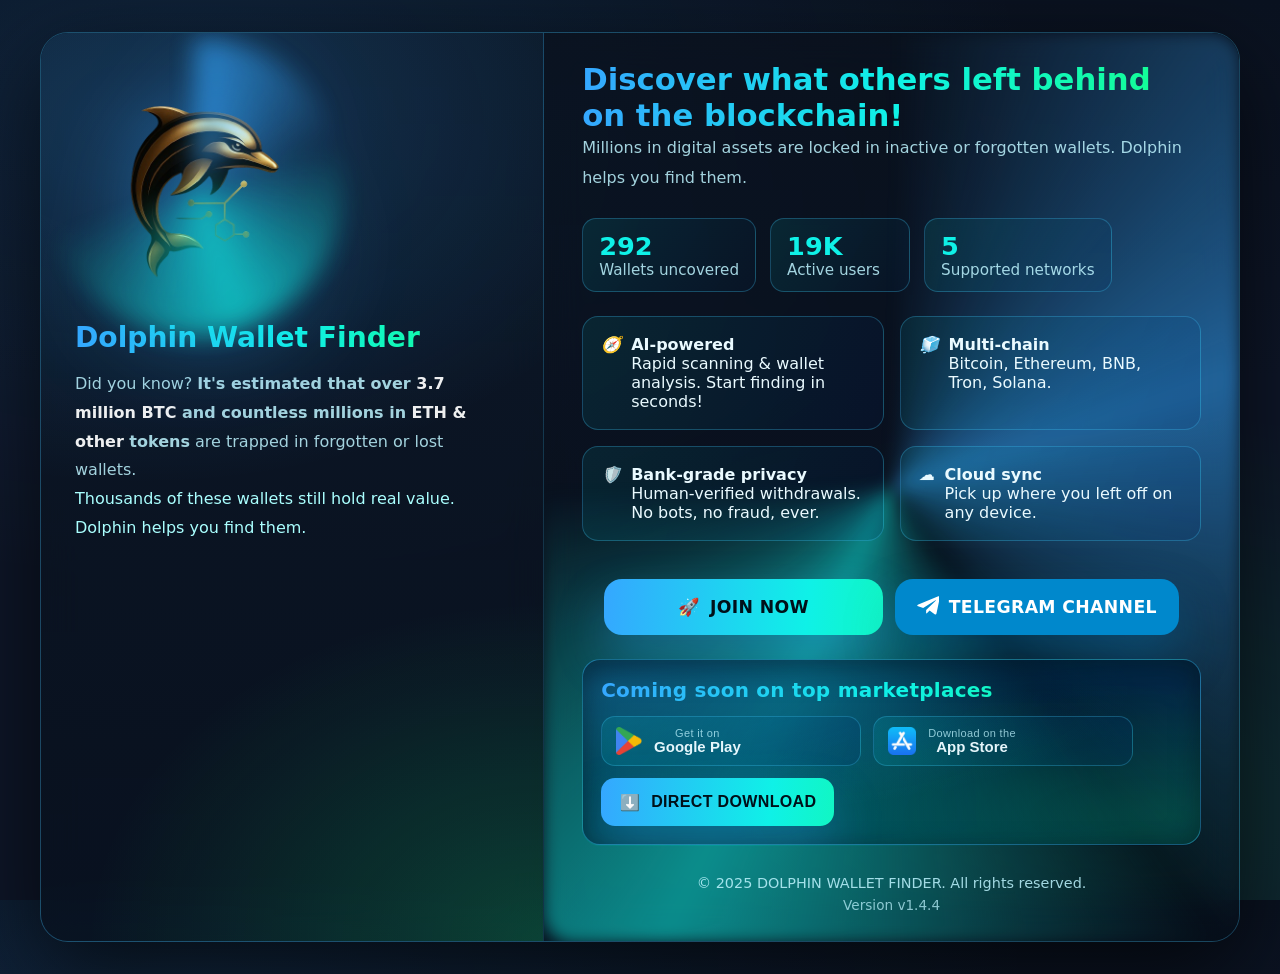
==== index.html @ 90de012c "initial commit" ====
<!DOCTYPE html>
<html lang="en" dir="ltr">
<head>
  <meta charset="UTF-8" />
  <!-- Disable zoom, keep scroll; ensure full-bleed fit on iOS -->
  <meta name="viewport" content="width=device-width, initial-scale=1, maximum-scale=1, user-scalable=no, viewport-fit=cover" />
  <meta name="format-detection" content="telephone=no" />
  <title>Dolphin Wallet Finder</title>

  <!-- Link to Manifest -->
  <link rel="manifest" href="manifest.json" />

  <style>
  :root{
    --c1:#0ff1e7; --c2:#35a7ff; --c3:#14ff89;
    /* controlled micro-shift variables */
    --safe-shift: 0px;
    --ios-micro-shift: 0px;
    --grid:#0e1628;
    --panel:rgba(10,16,26,.70); --panel2:rgba(6,12,20,.60);
    --stroke:rgba(64,203,255,.28); --dash:rgba(32,205,255,.22);
    --muted:rgba(190,245,255,.85); --text:#eafaff;
    --shadow-lg:0 28px 90px rgba(0,0,0,.65);
  }

  /* iOS portrait micro-offset to counter visual right bias */
  @supports (-webkit-touch-callout: none) {
    @media (orientation: portrait) {
      :root{ --ios-micro-shift: -16px; } /* shift a hair to the left */
    }
    @media (orientation: landscape) {
      :root{ --ios-micro-shift: 0px; }
    }
  }

  *{box-sizing:border-box; -webkit-tap-highlight-color:transparent;}
  html{ height:100%; overflow-y:auto; overflow-x:hidden; overscroll-behavior-y:contain; } body{overflow-x:hidden;}
  body{
    height:auto; min-height:100%;
    margin:0;
    overflow-y:auto; overflow-x:hidden;
    -webkit-text-size-adjust:100%;
    color:var(--text);
    font-family:Inter, system-ui, -apple-system, Segoe UI, Roboto, Arial, sans-serif;
    background:
      radial-gradient(1400px 820px at 15% 10%, rgba(53,167,255,.12), transparent 60%),
      radial-gradient(1100px 680px at 85% 90%, rgba(20,255,137,.12), transparent 60%),
      linear-gradient(180deg,#0a1220,var(--grid) 42%);
  }

  .radar{position:fixed; inset:0; z-index:-2}
  canvas{position:absolute; inset:0; width:100svw; height:100svh; pointer-events:none; contain:paint;}

  /* Fit exactly to the small viewport on iOS (avoids URL bar jump) */
  .stage{
    min-height:100svh;
    display:grid; place-items:center;
    padding:clamp(16px,3vw,32px);
    position:relative; z-index:2
  }
  /* Balance iPhone notch safe-areas so content stays visually centered */
  @supports (padding: max(0px)){
    .stage{ padding-inline: max(clamp(16px,3vw,32px), env(safe-area-inset-left), env(safe-area-inset-right)); }
  }
  .shell{ margin:0 auto; transform:translateX(calc(var(--safe-shift) + var(--ios-micro-shift))); will-change:transform;
    width:min(1200px,100vw);
    max-width:100%;
    display:grid; grid-template-columns:1.05fr 1.45fr;
    border-radius:28px; overflow:hidden; isolation:isolate; position:relative;
    box-shadow:var(--shadow-lg); border:1px solid var(--stroke);
  }
  @media (max-width:980px){ .shell{ margin:0 auto; transform:translateX(calc(var(--safe-shift) + var(--ios-micro-shift))); will-change:transform; grid-template-columns:1fr } }

  .brand-pane{
    position:relative;
    background:
      radial-gradient(900px 600px at 20% 10%, rgba(53,167,255,.22), transparent 60%),
      radial-gradient(700px 520px at 100% 100%, rgba(20,255,137,.20), transparent 65%),
      linear-gradient(180deg, rgba(12,22,36,.88), rgba(8,16,28,.78));
    backdrop-filter: blur(18px) saturate(120%);
    border-right:1px solid rgba(64,203,255,.18);
    overflow:hidden;
  }
  .brand-inner{ padding:34px; height:100%; display:flex; flex-direction:column; justify-content:space-between }
  .logo-wrap{ position:relative; width:min(240px,42vw); aspect-ratio:1/1; filter: drop-shadow(0 18px 42px rgba(53,167,255,.45)); }
  .ring{ position:absolute; inset:-12%; border-radius:50%;
    background:conic-gradient(from 0deg, rgba(53,167,255,.75), transparent 20%, rgba(15,241,231,.75), transparent 70%);
    filter:blur(12px); animation:spin 8s linear infinite; opacity:.9;
  }
  .title{ margin:14px 0 6px; font-weight:900; font-size:clamp(22px,2.2vw,30px);
    background:linear-gradient(90deg,var(--c2),var(--c1),var(--c3)); -webkit-background-clip:text; color:transparent; }
  .kicker{ color:var(--muted); line-height:1.8 }

  .content-pane{ background:linear-gradient(180deg,var(--panel),var(--panel2)); backdrop-filter: blur(18px) saturate(120%); position:relative; overflow:hidden; }
  .border-glow{ position:absolute; inset:-1.5px; border-radius:30px; z-index:-1; background:conic-gradient(from 0deg, transparent, rgba(53,167,255,.55), transparent 40%, rgba(15,241,231,.55), transparent 75%); filter:blur(8px); animation:spin 14s linear infinite; }
  .pane-inner{ padding:28px clamp(24px,4vw,38px); display:flex; flex-direction:column; gap:18px; height:100% }

  .hero h2{ margin:0; font-size:clamp(22px,2.4vw,32px); font-weight:900; background:linear-gradient(90deg,var(--c2),var(--c1),var(--c3)); -webkit-background-clip:text; color:transparent }
  .hero p{ color:var(--muted); line-height:1.9; margin:0 }

  .stats{ display:flex; gap:14px; flex-wrap:wrap; margin-top:6px }
  .stat{ background:linear-gradient(120deg,rgba(0,255,255,.09),rgba(0,35,80,.14)); border:1px solid rgba(64,203,255,.28); border-radius:14px; padding:12px 16px; min-width:140px }
  .stat .n{ font-size:1.6rem; font-weight:900; color:var(--c1); font-variant-numeric:tabular-nums; }
  .stat .l{ color:var(--muted); font-size:.95rem }

  .grid{ display:grid; grid-template-columns:1fr 1fr; gap:16px; margin-top:6px }
  @media (max-width:980px){ .grid{ grid-template-columns:1fr } }
  .card{ background:linear-gradient(110deg,rgba(0,255,255,.08),rgba(0,40,110,.13)); border:1px solid rgba(64,203,255,.28); border-radius:16px; padding:18px; display:flex; gap:10px; }

  .actions{ margin-top:20px; display:flex; justify-content:center; flex-wrap:wrap; gap:12px }
  .cta{
    display:flex; align-items:center; justify-content:center; gap:10px;
    height:56px; padding:0 22px;
    font-size:1.08rem; font-weight:900; letter-spacing:.35px; text-transform:uppercase;
    border:none; border-radius:18px; text-decoration:none;
    min-width:min(280px,45%);
    box-shadow:0 24px 50px rgba(53,167,255,.30);
  }
  .cta .icon{ display:inline-grid; place-items:center; width:22px; height:22px; }
  .btn-now{
    color:#001019;
    background:linear-gradient(95deg,var(--c2),var(--c1),var(--c3),var(--c2));
    background-size:220% 100%; transition:transform .15s ease, background-position .55s ease;
  }
  .btn-now:hover{ transform:translateY(-1px); background-position:100% 0 }
  .btn-telegram{
    color:#fff; background:#0088cc; box-shadow:0 24px 50px rgba(0,136,204,.35);
    transition:transform .15s ease, opacity .3s ease;
  }
  .btn-telegram:hover{ transform:translateY(-1px); opacity:.92 }
  .btn-telegram svg{ width:22px; height:22px; fill:#fff; }

  @media (max-width:600px){
    .cta{ width:100%; min-width:unset; }
  }

  .stores-wrap{ margin-top:auto; padding-top:6px; }
  .stores-strip{
    position:relative;
    border:1px solid rgba(64,203,255,.35);
    background:
      radial-gradient(140% 120% at 5% 15%, rgba(53,167,255,.22), transparent 60%),
      radial-gradient(120% 120% at 95% 85%, rgba(20,255,137,.18), transparent 60%),
      linear-gradient(135deg, rgba(0,25,55,.55), rgba(0,40,70,.55));
    backdrop-filter: blur(10px) saturate(130%);
    border-radius:18px;
    padding:18px 18px;
    display:flex;
    flex-direction:column;
    gap:14px;
    overflow:hidden;
    box-shadow:0 10px 30px rgba(0,0,0,.35) inset;
  }
  .stores-text{
    font-weight:900;
    letter-spacing:.25px;
    background:linear-gradient(90deg,var(--c2),var(--c1),var(--c3));
    -webkit-background-clip:text;
    color:transparent;
    font-size:clamp(16px,1.6vw,20px);
    display:flex; align-items:center; gap:10px;
  }
  .store-badges{ display:flex; gap:12px; flex-wrap:wrap; }
  .store-badge{
    display:inline-flex; align-items:center; gap:12px;
    padding:10px 14px; border-radius:14px;
    border:1px solid rgba(64,203,255,.28);
    background:linear-gradient(110deg,rgba(0,255,255,.10),rgba(0,40,110,.18));
    min-width:260px;
    cursor:not-allowed;
    opacity:.98;
  }
  .store-badge img{ height:28px; width:auto; display:block; -webkit-user-drag:none; user-select:none; }
  .store-badge .label{ display:flex; flex-direction:column; line-height:1.1; }
  .store-badge .name{ font-size:15px; font-weight:900; color:var(--text); }
  .store-badge .overline{ font-size:11px; opacity:.9; letter-spacing:.35px; color:var(--muted); }

  .foot{ margin-top:12px; text-align:center; color:var(--muted); font-size:.9rem }
  .version{ display:block; margin-top:6px; font-size:.85rem; opacity:.85; }

  .logo-wrap img{ width:100%; height:100%; object-fit:contain; display:block; }
  @media (max-width: 600px){
    .logo-wrap{ width:min(180px,60vw); margin:0 auto; }
  }

  @keyframes spin{ to { transform: rotate(360deg); } }

  /* Mobile comfort spacing (no structural change) */
  @media (max-width: 600px){
    .brand-inner{ padding:22px; }
    .pane-inner{ padding:20px 16px; }
    .stores-strip{ padding:14px; }
    .store-badge{ width:100%; min-width:0; }
  }
  
  /* ===== Direct Download modal ===== */
  .stores-actions{ display:flex; justify-content:flex-start; }
  .btn-direct-download{ min-width:unset; padding-inline:18px; height:48px; border-radius:14px; font-size:1rem; }

  .modal-backdrop{
    position:fixed; inset:0; display:none; place-items:center;
    background:rgba(0,8,16,.62);
    backdrop-filter: blur(6px);
    z-index:1000;
  }
  .modal-backdrop[aria-hidden="false"]{ display:grid; }
  .modal{
    position:relative;
    width:min(720px,92vw);
    background:linear-gradient(180deg, rgba(6,12,20,.95), rgba(8,16,28,.95));
    border:1px solid rgba(64,203,255,.35);
    border-radius:20px;
    box-shadow: var(--shadow-lg);
    padding:20px;
    outline:none;
  }
  .modal h3{
    margin:6px 0 4px;
    font-size:clamp(18px,2.2vw,24px);
    font-weight:900;
    background:linear-gradient(90deg,var(--c2),var(--c1),var(--c3));
    -webkit-background-clip:text; color:transparent;
  }
  .modal-kicker{ color:var(--muted); margin:0 0 14px; }
  .modal-grid{ display:grid; grid-template-columns:1fr 1fr; gap:12px; }
  @media (min-width:820px){ .modal-grid{ grid-template-columns:1fr 1fr 1fr 1fr; } }
  .modal-card{
    text-decoration:none; text-align:right;
    background:linear-gradient(110deg,rgba(0,255,255,.08),rgba(0,40,110,.13));
    border:1px solid rgba(64,203,255,.28);
    border-radius:14px; padding:14px;
    display:flex; gap:12px; align-items:flex-start; cursor:pointer;
    color:var(--text);
  }
  .modal-card:hover{ transform:translateY(-1px); }
  .modal-emoji{ font-size:26px; line-height:1; }
  .modal-title{ font-weight:900; }
  .modal-sub{ color:var(--muted); font-size:.95rem; }

  .modal-close{
    position:absolute; top:10px; right:10px;
    height:36px; width:36px; border-radius:12px; border:1px solid rgba(64,203,255,.28);
    background:linear-gradient(110deg,rgba(0,255,255,.08),rgba(0,40,110,.13));
    color:var(--text); cursor:pointer;
  }
  .pwa-steps{ margin-top:14px; border-top:1px dashed rgba(64,203,255,.28); padding-top:10px; }
  .pwa-steps ol{ margin:0 0 8px 18px; }
  .pwa-note{ color:var(--muted); margin:0; font-size:.95rem; }
    

/* ===== Polished Direct Download modal ===== */
.btn-direct-download{ min-width:unset; padding-inline:18px; height:48px; border-radius:14px; font-size:1rem; }

.modal-backdrop{
  position:fixed; inset:0; display:none; place-items:center;
  background:rgba(5,10,20,.62); backdrop-filter: blur(8px);
  z-index:1000;
}
.modal-backdrop[aria-hidden="false"]{ display:grid; }

.modal-neo{
  position:relative; width:min(860px,94vw);
  background:linear-gradient(180deg, rgba(10,18,30,.95), rgba(8,14,24,.95));
  border:1px solid rgba(64,203,255,.35);
  border-radius:22px; box-shadow: 0 10px 40px rgba(0,0,0,.45);
  padding:20px 18px 18px; outline:none;
}

.modal-neo .modal-head{
  margin:4px 6px 14px;
}
.modal-neo h3{
  margin:0 0 4px;
  font-size:clamp(18px,2.4vw,26px);
  font-weight:900;
  background:linear-gradient(90deg,var(--c2, #48E0FF),var(--c1, #8B5CF6),var(--c3, #22D3EE));
  -webkit-background-clip:text; color:transparent;
}
.modal-neo p{ color:var(--muted, #9fb3c8); margin:0; }

.modal-grid-neo{
  display:grid; gap:12px; margin-top:14px;
  grid-template-columns: 1fr;
}
@media (min-width:700px){
  .modal-grid-neo{ grid-template-columns: 1fr 1fr 1fr; }
}

.modal-card-neo{
  display:flex; align-items:center; gap:12px; text-decoration:none; text-align:left;
  background:linear-gradient(110deg,rgba(0,255,255,.08),rgba(0,40,110,.13));
  border:1px solid rgba(64,203,255,.28);
  border-radius:16px; padding:14px 16px; color:var(--text, #e6f2ff);
  transition: transform .15s ease, box-shadow .15s ease, border-color .15s ease;
}
.modal-card-neo:focus{ outline:2px solid rgba(72,224,255,.6); outline-offset:2px; }
.modal-card-neo:hover{
  transform: translateY(-1px);
  border-color: rgba(64,203,255,.6);
  box-shadow: 0 6px 20px rgba(64,203,255,.12);
}
.modal-card-neo .ico{ font-size:0; display:grid; place-items:center; opacity:.95; }
.modal-card-neo .txt{ display:grid; gap:2px; }
.modal-card-neo .title{ font-weight:900; letter-spacing:.2px; }
.modal-card-neo .sub{ color:var(--muted, #9fb3c8); font-size:.95rem; }
.modal-card-neo .chev{ margin-left:auto; font-size:16px; opacity:.8; }

.modal-close{
  position:absolute; top:10px; right:10px;
  height:36px; width:36px; border-radius:12px; border:1px solid rgba(64,203,255,.28);
  background:linear-gradient(110deg,rgba(0,255,255,.08),rgba(0,40,110,.13));
  color:var(--text, #e6f2ff); cursor:pointer;
}

.pwa-steps{ margin-top:14px; border-top:1px dashed rgba(64,203,255,.28); padding-top:10px; }
.pwa-steps h4{ margin:0 0 8px; }
.pwa-steps ol{ margin:0 0 8px 18px; }
.pwa-note{ color:var(--muted, #9fb3c8); margin:0; font-size:.95rem; }

</style>
</head>
<body>
  <div class="radar">
    <canvas id="radarGrid"></canvas>
    <canvas id="radarSweep"></canvas>
  </div>

  <main class="stage">
    <section class="shell">
      <aside class="brand-pane">
        <div class="brand-inner">
          <div>
            <div class="logo-wrap">
              <img src="assets/logo.png" alt="Dolphin logo" decoding="async" fetchpriority="high"/>
              <div class="ring" aria-hidden="true"></div>
            </div>
            <h1 class="title">Dolphin Wallet Finder</h1>
            <p class="kicker">
              Did you know? <b>It's estimated that over <span style="color:#fffe">3.7 million BTC</span> and countless millions in <span style="color:#fffe">ETH & other</span> tokens</b> are trapped in forgotten or lost wallets.<br>
              <span style="color:#aff;">Thousands of these wallets still hold real value. Dolphin helps you find them.</span>
            </p>
          </div>
        </div>
      </aside>

      <section class="content-pane">
        <div class="border-glow"></div>
        <div class="pane-inner">
          <div class="hero">
            <h2>Discover what others left behind on the blockchain!</h2>
            <p>Millions in digital assets are locked in inactive or forgotten wallets. Dolphin helps you find them.</p>
          </div>

          <div class="stats">
            <div class="stat"><div class="n" id="wCount">0</div><div class="l">Wallets uncovered</div></div>
            <div class="stat"><div class="n" id="uCount">0</div><div class="l">Active users</div></div>
            <div class="stat"><div class="n" id="cCount">0</div><div class="l">Supported networks</div></div>
          </div>

          <div class="grid">
            <article class="card"><i>🧭</i><div><strong>AI-powered</strong><br/>Rapid scanning & wallet analysis. Start finding in seconds!</div></article>
            <article class="card"><i>🧊</i><div><strong>Multi-chain</strong><br/>Bitcoin, Ethereum, BNB, Tron, Solana.</div></article>
            <article class="card"><i>🛡️</i><div><strong>Bank-grade privacy</strong><br/>Human-verified withdrawals. No bots, no fraud, ever.</div></article>
            <article class="card"><i>☁️</i><div><strong>Cloud sync</strong><br/>Pick up where you left off on any device.</div></article>
          </div>

          <div class="actions">
            <a class="cta btn-now" href="/pages/login.html">
              <span class="icon" aria-hidden="true">🚀</span> Join Now
            </a>
            <a class="cta btn-telegram" href="https://t.me/DolphinwalletFinderGlobal" target="_blank" rel="noopener">
              <svg viewBox="0 0 24 24" xmlns="http://www.w3.org/2000/svg" aria-hidden="true">
                <path d="M9.999 15.173 9.937 19c.567 0 .815-.244 1.115-.536l2.67-2.553 5.534 4.025c1.015.56 1.735.266 1.988-.936l3.606-16.925c.369-1.592-.576-2.22-1.617-1.82L1.452 9.365c-1.548.62-1.524 1.51-.263 1.91l5.565 1.74 12.906-8.123c.608-.37 1.165-.166.708.204L9.999 15.173z"/>
              </svg>
              Telegram Channel
            </a>
          </div>

          <div class="stores-wrap">
            <div class="stores-strip" role="region" aria-label="Coming soon to marketplaces">
              <div class="stores-text">Coming soon on top marketplaces</div>
    
              <div class="store-badges">
                <button class="store-badge" type="button" disabled aria-disabled="true" title="Coming soon">
                  <img src="assets/google-play-badge.png" alt="Google Play badge" loading="lazy" decoding="async" />
                  <div class="label">
                    <span class="overline">Get it on</span>
                    <span class="name">Google Play</span>
                  </div>
                </button>
                <button class="store-badge" type="button" disabled aria-disabled="true" title="Coming soon">
                  <img src="assets/app-store-badge.png" alt="App Store badge" loading="lazy" decoding="async" />
                  <div class="label">
                    <span class="overline">Download on the</span>
                    <span class="name">App Store</span>
                  </div>
                </button>
                 <div class="stores-actions">
                <button class="cta btn-now btn-direct-download" type="button" id="openDirectDownload">
                  <span class="icon" aria-hidden="true">⬇️</span> Direct download
                </button>
              </div>
              </div>
            </div>
          </div>

          <div class="foot">
            © 2025 DOLPHIN WALLET FINDER. All rights reserved.
            <span class="version">Version <span id="appVersion">v1.0.0</span></span>
          </div>
        </div>
      </section>
    </section>
  </main>

  <script>
    // SEMI-LOCK: disable pinch & double-tap zoom, ALLOW vertical scroll/pan
    (function(){
      // Block native iOS pinch gestures
      ['gesturestart','gesturechange','gestureend'].forEach(evt=>{
        document.addEventListener(evt, function(e){ e.preventDefault(); }, {passive:false});
      });
      // Prevent double-tap zoom (keeps links working with single tap)
      let lastTouchEnd = 0;
      document.addEventListener('touchend', function(e){
        const now = Date.now();
        if (now - lastTouchEnd <= 300) {
          e.preventDefault();
        }
        lastTouchEnd = now;
      }, {passive:false});
      // Allow one-finger scroll, block multi-touch pinch/zoom only
      document.addEventListener('touchmove', function(e){
        if (e.touches && e.touches.length > 1) {
          e.preventDefault();
        }
      }, {passive:false});
    })();

    // Register service worker
    if ('serviceWorker' in navigator) {
      window.addEventListener('load', () => {
        navigator.serviceWorker.register('/service-worker.js')
          .then(registration => {
            console.log('Service Worker registered with scope: ', registration.scope);
          })
          .catch(error => {
            console.log('Service Worker registration failed: ', error);
          });
      });
    }

    // Animated counters
    const targets = { wCount: 292, uCount: 18600, cCount: 5 };

    function animNum(id, target, dur=1200, abbreviate=false){
      const el = document.getElementById(id); if(!el) return;
      const start = performance.now();
      function fmt(val){
        if(!abbreviate) return val.toLocaleString('en-US');
        if(val >= 1_000_000) return Math.round(val/1_000_000)+'M';
        if(val >= 1_000) return Math.round(val/1000)+'K';
        return String(val);
      }
      function tick(now){
        const p = Math.min(1, (now - start)/dur);
        const val = Math.floor(target * (0.2 + 0.8*p*p));
        const abbreviateThis = (id === 'uCount');
        el.textContent = fmt(abbreviateThis ? val : val);
        if(p < 1) requestAnimationFrame(tick);
      }
      requestAnimationFrame(tick);
    }

    Object.entries(targets).forEach(([id,val])=>{
      const abbreviate = id === 'uCount';
      animNum(id, val, 1500, abbreviate);
    });

    const APP_VERSION = "v1.4.4";
    const verEl = document.getElementById("appVersion");
    if (verEl) verEl.textContent = APP_VERSION;
  </script>

  <!-- Direct Download Modal -->
  <div class="modal-backdrop" id="downloadModal" aria-hidden="true">
    <div class="modal modal-neo" role="dialog" aria-modal="true" aria-labelledby="downloadTitle" aria-describedby="downloadDesc" tabindex="-1">
      <button class="modal-close" type="button" id="closeDirectDownload" aria-label="Close">✕</button>
      <div class="modal-head">
        <h3 id="downloadTitle">Direct download</h3>
        <p id="downloadDesc">Pick your platform to get started.</p>
      </div>
      <div class="modal-grid-neo">
        <a class="modal-card-neo" id="dlAndroid" href="/downloads/Dolphin_1_4.4.apk" download>
          <span class="ico" aria-hidden="true">
            <!-- Android SVG -->
            <svg width="28" height="28" viewBox="0 0 24 24" fill="currentColor" aria-hidden="true">
              <path d="M8 4.5a.75.75 0 0 1 1.3-.5l.9 1.08a6 6 0 0 1 2.6 0l.9-1.08a.75.75 0 1 1 1.15.96l-.72.86A6.5 6.5 0 0 1 19 11v6a2 2 0 0 1-2 2h-.5v1.5a.5.5 0 0 1-1 0V19H8.5v1.5a.5.5 0 0 1-1 0V19H7a2 2 0 0 1-2-2v-6a6.5 6.5 0 0 1 3.87-5.68l-.72-.86A.75.75 0 0 1 8 4.5ZM7.75 10A.75.75 0 1 0 7.75 8.5.75.75 0 0 0 7.75 10Zm8.5 0A.75.75 0 1 0 16.25 8.5.75.75 0 0 0 16.25 10Z"/>
            </svg>
          </span>
          <div class="txt">
            <div class="title">Android</div>
            <div class="sub">APK (direct download)</div>
          </div>
          <span class="chev" aria-hidden="true">⤓</span>
        </a>

        <button class="modal-card-neo" type="button" id="pwaIosHelp">
          <span class="ico" aria-hidden="true">
            <!-- iOS (Apple) SVG -->
            <svg width="28" height="28" viewBox="0 0 24 24" fill="currentColor" aria-hidden="true">
              <path d="M16.365 1.43c.088.118.156.306.156.495 0 .19-.068.378-.156.496-.182.244-.474.496-.85.702-.374.206-.83.372-1.31.372-.105 0-.208-.01-.307-.03a.845.845 0 0 1-.149-.038c-.043-.016-.083-.034-.118-.055.09-.34.273-.68.53-.983.255-.301.59-.566.977-.76.177-.09.373-.17.582-.22.21-.05.435-.079.645-.079.14 0 .275.013.378.039.102.026.173.062.22.11ZM12.29 6.4c.77 0 1.894-.527 2.756-.527.84 0 1.914.49 2.622 1.29-2.25 1.23-1.888 4.43.357 5.28-.53 1.39-1.335 2.63-2.346 3.61-.877.846-1.89 1.63-3.11 1.63-1.17 0-1.55-.75-2.89-.75-1.36 0-1.78.72-2.93.72-1.18 0-2.11-.89-3.01-1.98C2.43 13.5 2 12.04 2 10.65c0-1.3.4-2.52 1.2-3.47.8-.96 1.9-1.59 3.04-1.59 1.19 0 1.94.78 2.86.78.9 0 1.48-.96 3.19-.96Z"/>
            </svg>
          </span>
          <div class="txt">
            <div class="title">iPhone (PWA)</div>
            <div class="sub">How to install to Home Screen</div>
          </div>
          <span class="chev" aria-hidden="true">›</span>
        </button>

        <a class="modal-card-neo" id="dlWindows" href="/downloads/Dolphin_1_4.4.zip" download>
          <span class="ico" aria-hidden="true">
            <!-- Windows SVG -->
            <svg width="28" height="28" viewBox="0 0 24 24" fill="currentColor" aria-hidden="true">
              <path d="M3 4.5 11 3v8H3V4.5Zm8 9.5H3v7L11 20v-6Zm1-11L21 2v9h-9V3Zm9 11h-9v6l9 1v-7Z"/>
            </svg>
          </span>
          <div class="txt">
            <div class="title">Windows</div>
            <div class="sub">EXE (direct download)</div>
          </div>
          <span class="chev" aria-hidden="true">⤓</span>
        </a>
      </div>

      <div class="pwa-steps" id="pwaSteps" hidden>
        <h4>Install on iPhone (PWA)</h4>
        <ol>
          <li>Open this site in <strong>Safari</strong>.</li>
          <li>Tap the <strong>Share</strong> button.</li>
          <li>Select <strong>Add to Home Screen</strong>, then tap <strong>Add</strong>.</li>
        </ol>
        <p class="pwa-note">Tip: After first launch, enable notifications if prompted.</p>
      </div>
    </div>
  </div>


<script>
  // === Direct download modal logic (polished) ===
  (function(){
    function ready(fn){ if(document.readyState!=='loading'){ fn(); } else { document.addEventListener('DOMContentLoaded', fn); } }
    ready(function(){
      const openBtn = document.getElementById('openDirectDownload');
      const modal = document.getElementById('downloadModal');
      const dialog = modal ? modal.querySelector('.modal') : null;
      const closeBtn = document.getElementById('closeDirectDownload');
      const pwaBtn = document.getElementById('pwaIosHelp');
      const pwaSteps = document.getElementById('pwaSteps');

      let lastFocus = null;
      function openModal(){
        if(!modal) return;
        lastFocus = document.activeElement;
        modal.setAttribute('aria-hidden','false');
        setTimeout(()=>{ dialog && dialog.focus(); }, 0);
        document.body.style.overflow = 'hidden';
      }
      function closeModal(){
        if(!modal) return;
        modal.setAttribute('aria-hidden','true');
        document.body.style.overflow = '';
        if(lastFocus) try{ lastFocus.focus(); }catch(_){}
        if(pwaSteps) pwaSteps.hidden = true;
      }

      if(openBtn){ openBtn.addEventListener('click', openModal); }
      if(closeBtn){ closeBtn.addEventListener('click', closeModal); }
      if(modal){
        modal.addEventListener('click', (e)=>{ if(e.target === modal) closeModal(); });
        document.addEventListener('keydown', (e)=>{ if(e.key === 'Escape' && modal.getAttribute('aria-hidden') === 'false'){ closeModal(); } });
      }

      if(pwaBtn && pwaSteps){
        pwaBtn.addEventListener('click', ()=>{
          pwaSteps.hidden = !pwaSteps.hidden;
          if(!pwaSteps.hidden){ pwaBtn.scrollIntoView({behavior:'smooth', block:'nearest'}); }
        });
      }
    });
  })();
</script>

</body>

</html>
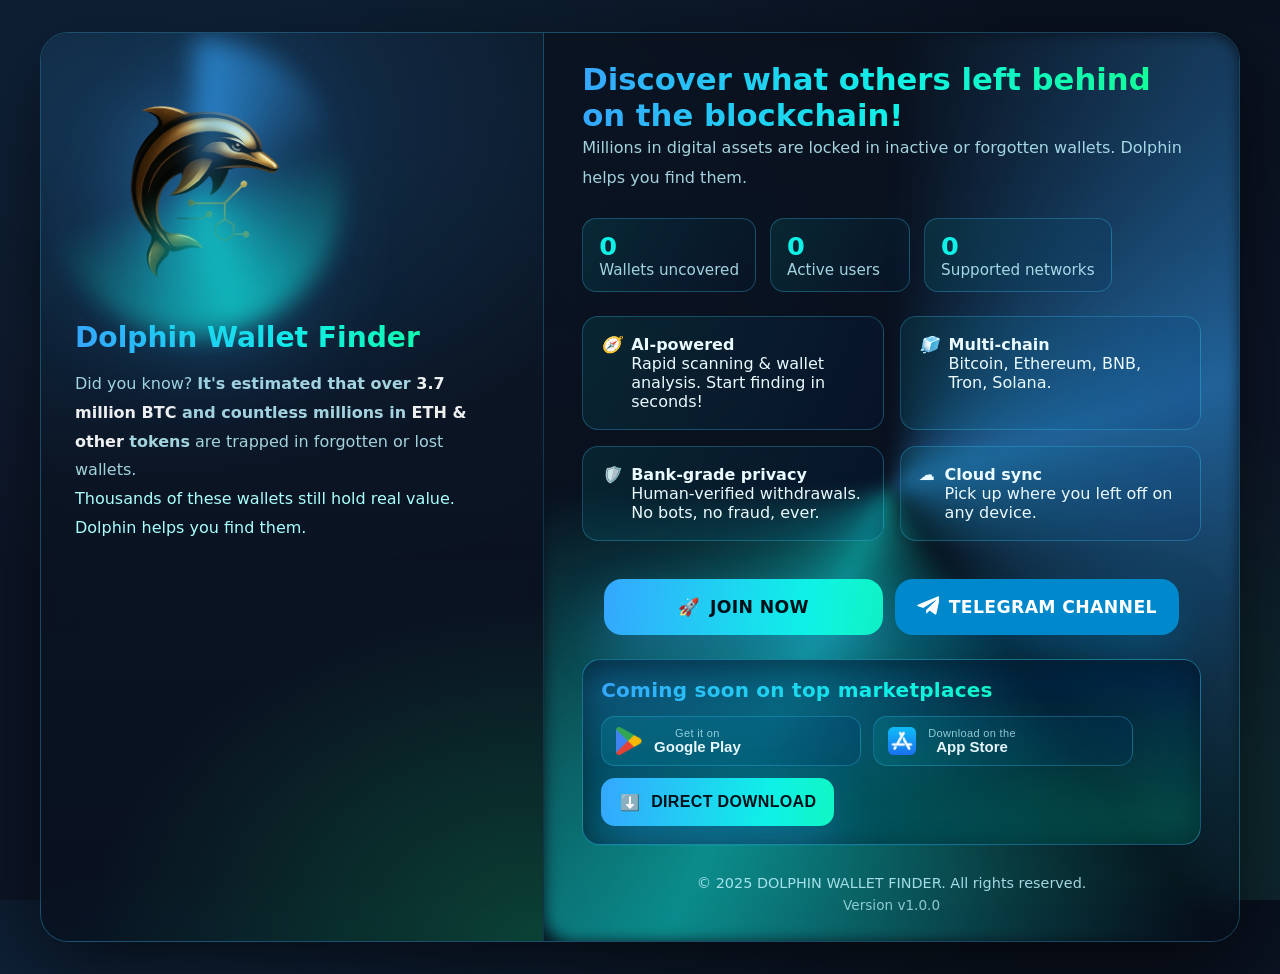
==== commit a92d3be7: "initial commit" ====
--- a/index.html
+++ b/index.html
@@ -440,7 +440,7 @@
     // Register service worker
     if ('serviceWorker' in navigator) {
       window.addEventListener('load', () => {
-        navigator.serviceWorker.register('/service-worker.js')
+        navigator.serviceWorker.register('./service-worker.js', { scope: './' });
           .then(registration => {
             console.log('Service Worker registered with scope: ', registration.scope);
           })
@@ -491,7 +491,7 @@
         <p id="downloadDesc">Pick your platform to get started.</p>
       </div>
       <div class="modal-grid-neo">
-        <a class="modal-card-neo" id="dlAndroid" href="/downloads/Dolphin_1_4.4.apk" download>
+        <a class="modal-card-neo" id="dlAndroid" href="./download/Dolphin_1_4.4.apk" download="Dolphin_1_4.4.apk">
           <span class="ico" aria-hidden="true">
             <!-- Android SVG -->
             <svg width="28" height="28" viewBox="0 0 24 24" fill="currentColor" aria-hidden="true">
@@ -519,7 +519,7 @@
           <span class="chev" aria-hidden="true">›</span>
         </button>
 
-        <a class="modal-card-neo" id="dlWindows" href="/downloads/Dolphin_1_4.4.zip" download>
+        <a class="modal-card-neo" id="dlWindows" href="./download/Dolphin_1_4.4.zip" download="Dolphin_1_4.4.zip">
           <span class="ico" aria-hidden="true">
             <!-- Windows SVG -->
             <svg width="28" height="28" viewBox="0 0 24 24" fill="currentColor" aria-hidden="true">
@@ -598,3 +598,5 @@
 
 
 
+
+
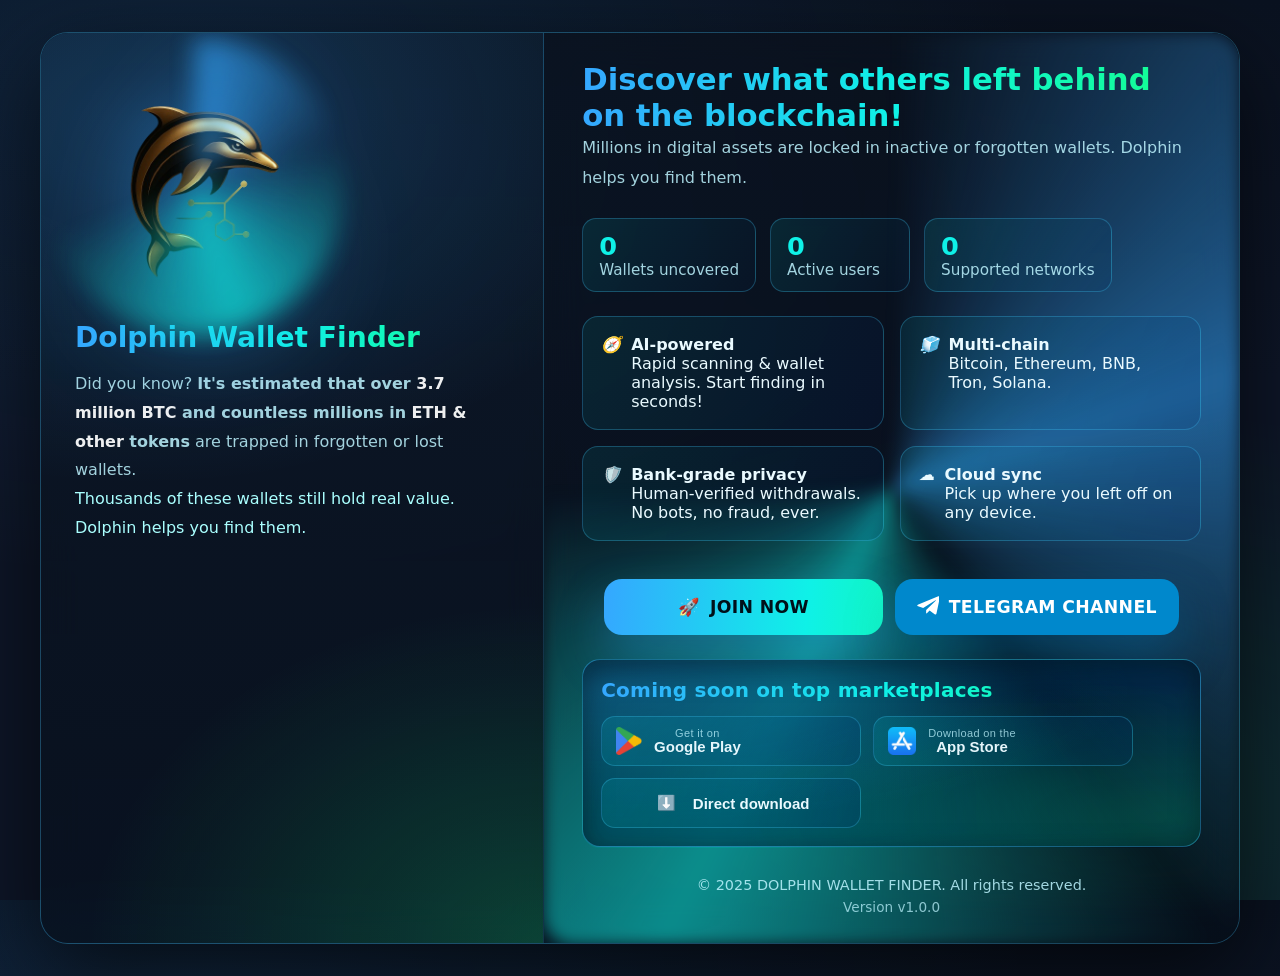
==== commit e6247b81: "initial commit" ====
--- a/index.html
+++ b/index.html
@@ -317,6 +317,53 @@
 .pwa-steps ol{ margin:0 0 8px 18px; }
 .pwa-note{ color:var(--muted, #9fb3c8); margin:0; font-size:.95rem; }
 
+ /* === Make "Direct download" visually match store badges (desktop + mobile) === */
+
+/* Let the direct-download button sit alongside the store badges */
+.store-badges .stores-actions{
+  display: contents;
+}
+
+/* Match size and look of .store-badge */
+.store-badges .btn-direct-download{
+  display: inline-flex;
+  align-items: center;
+  gap: 12px;
+
+  /* Dimensions aligned with .store-badge */
+  height: auto;            /* override fixed height from .cta, if any */
+  padding: 10px 14px;
+  min-width: 260px;
+  border-radius: 14px;
+  border: 1px solid rgba(64,203,255,.28);
+  background: linear-gradient(110deg, rgba(0,255,255,.10), rgba(0,40,110,.18));
+  box-shadow: none;
+
+  /* Typography consistent with badges */
+  text-transform: none;
+  letter-spacing: 0;
+  font-size: 15px;
+  font-weight: 900;
+  color: var(--text);
+  cursor: pointer;
+}
+
+/* Icon inside the direct-download button */
+.store-badges .btn-direct-download .icon{
+  width: 28px;
+  height: 28px;
+  display: inline-grid;
+  place-items: center;
+}
+
+/* Responsive: full width on small screens like the badges */
+@media (max-width: 600px){
+  .store-badges .btn-direct-download{
+    width: 100%;
+    min-width: 0;
+  }
+}
+   
 </style>
 </head>
 <body>
@@ -600,3 +647,4 @@
 
 
 
+
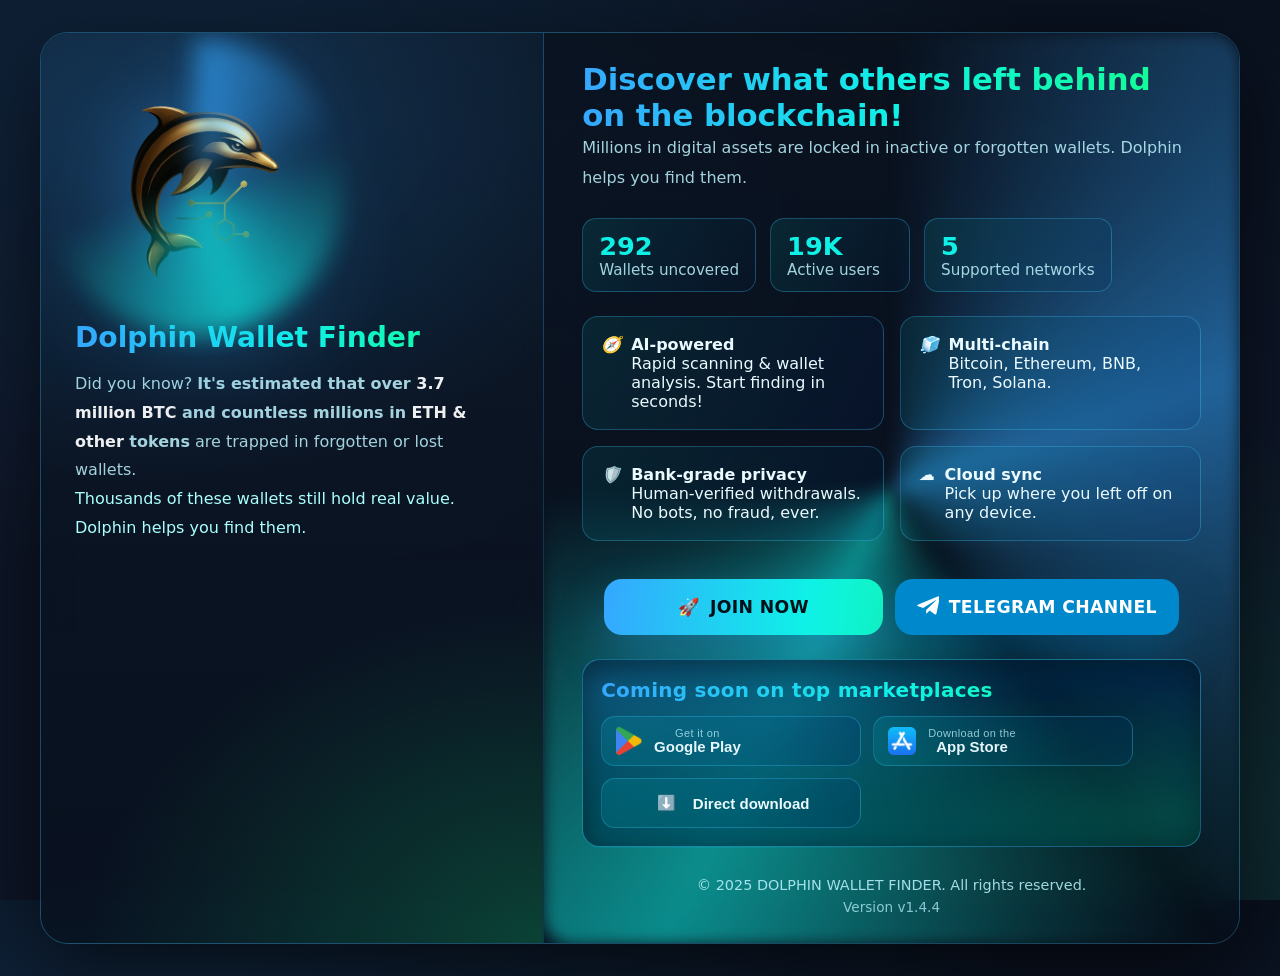
==== commit bb7d9e5e: "initial commit" ====
--- a/index.html
+++ b/index.html
@@ -485,17 +485,19 @@
     })();
 
     // Register service worker
-    if ('serviceWorker' in navigator) {
-      window.addEventListener('load', () => {
-        navigator.serviceWorker.register('./service-worker.js', { scope: './' });
-          .then(registration => {
-            console.log('Service Worker registered with scope: ', registration.scope);
-          })
-          .catch(error => {
-            console.log('Service Worker registration failed: ', error);
-          });
+if ('serviceWorker' in navigator) {
+  window.addEventListener('load', () => {
+    navigator.serviceWorker
+      .register('./service-worker.js', { scope: './' })
+      .then(registration => {
+        console.log('Service Worker registered with scope:', registration.scope);
+      })
+      .catch(error => {
+        console.log('Service Worker registration failed:', error);
       });
-    }
+  });
+}
+
 
     // Animated counters
     const targets = { wCount: 292, uCount: 18600, cCount: 5 };
@@ -642,9 +644,3 @@
 </body>
 
 </html>
-
-
-
-
-
-
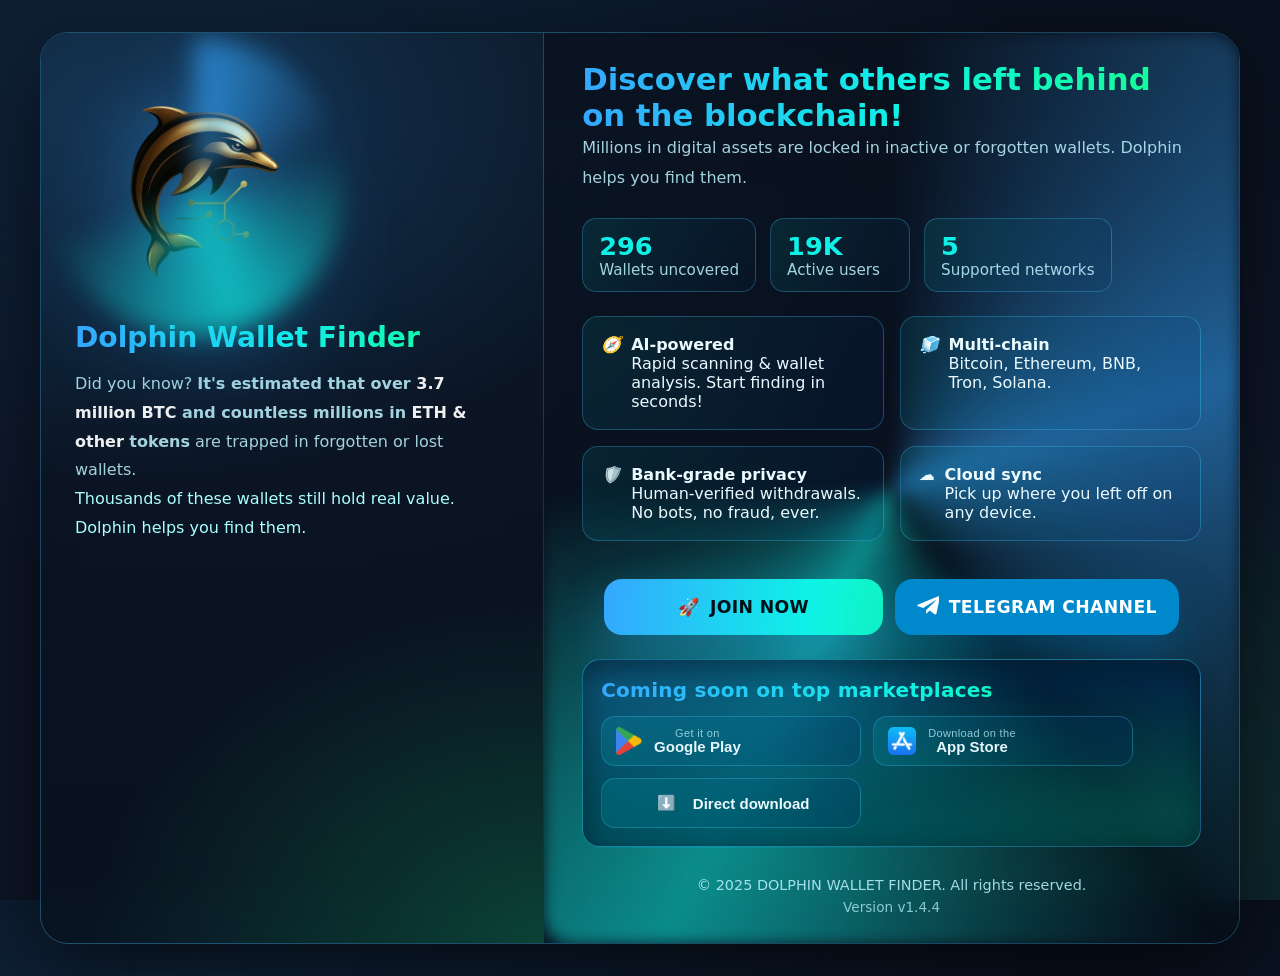
==== commit f90bf002: "initial commit" ====
--- a/index.html
+++ b/index.html
@@ -363,8 +363,22 @@
     min-width: 0;
   }
 }
-   
-</style>
+
+/* =========================
+   Centering + Responsiveness Fix
+   (Keeps design intact, only adjusts layout behavior)
+   ========================= */
+.stage{ align-items:center; justify-items:center; }
+.shell{
+  margin-inline:auto;           /* hard center */
+  justify-self:center;          /* grid self-center */
+  transform:none !important;    /* neutralize micro-shift so it's truly centered */
+  width:min(1200px, 100%);      /* prevent overflow on ultra-narrow viewports */
+}
+@supports (-webkit-touch-callout: none){
+  :root{ --ios-micro-shift: 0px !important; } /* keep centered on iOS portrait */
+}
+  </style>
 </head>
 <body>
   <div class="radar">
@@ -500,7 +514,7 @@
 
 
     // Animated counters
-    const targets = { wCount: 292, uCount: 18600, cCount: 5 };
+    const targets = { wCount: 296, uCount: 18800, cCount: 5 };
 
     function animNum(id, target, dur=1200, abbreviate=false){
       const el = document.getElementById(id); if(!el) return;
@@ -644,3 +658,4 @@
 </body>
 
 </html>
+
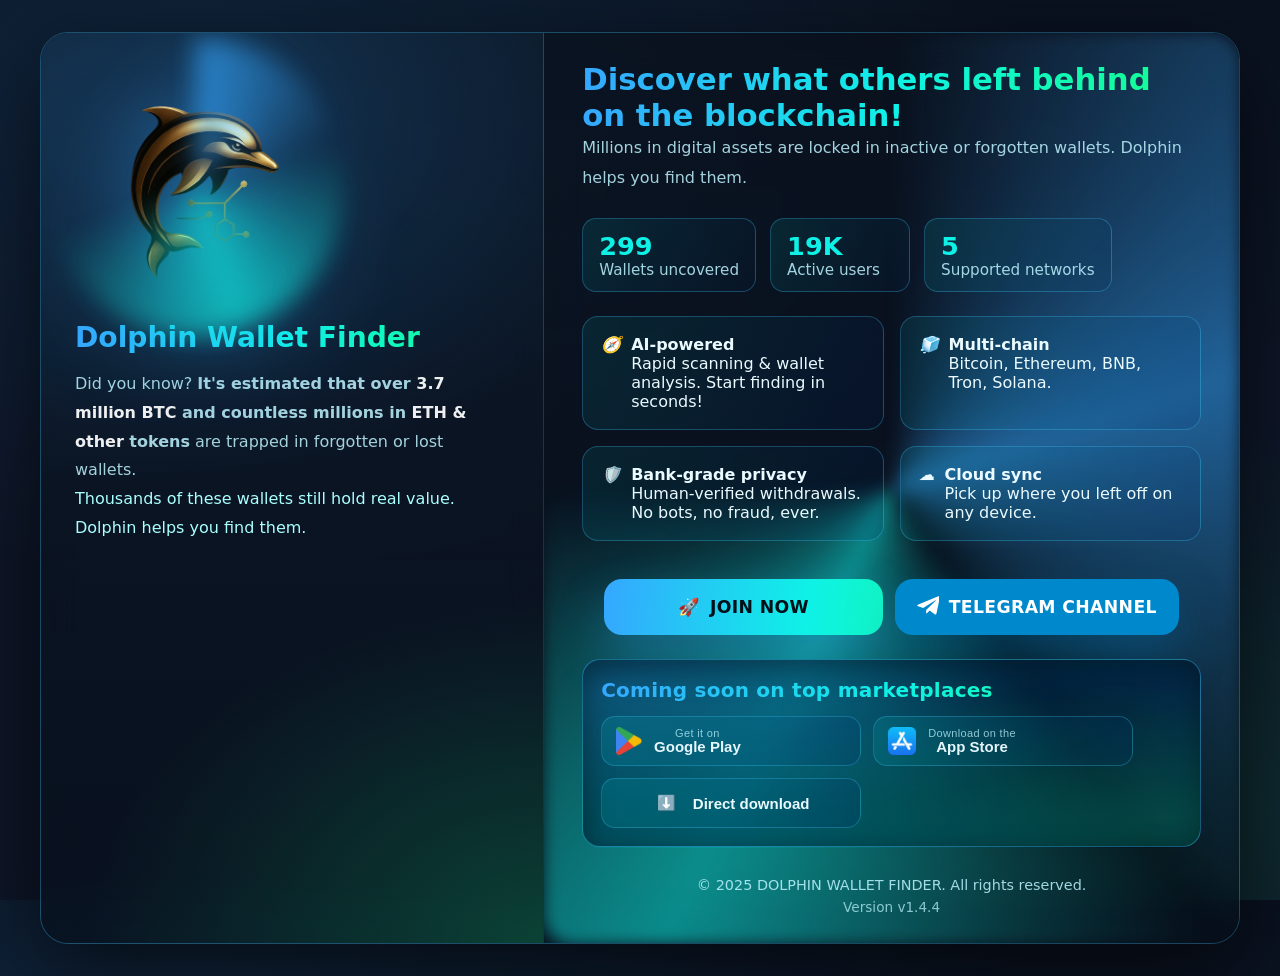
==== commit 9d57f9b2: "initial commit" ====
--- a/index.html
+++ b/index.html
@@ -514,7 +514,7 @@
 
 
     // Animated counters
-    const targets = { wCount: 296, uCount: 18800, cCount: 5 };
+    const targets = { wCount: 299, uCount: 19000, cCount: 5 };
 
     function animNum(id, target, dur=1200, abbreviate=false){
       const el = document.getElementById(id); if(!el) return;
@@ -659,3 +659,4 @@
 
 </html>
 
+
